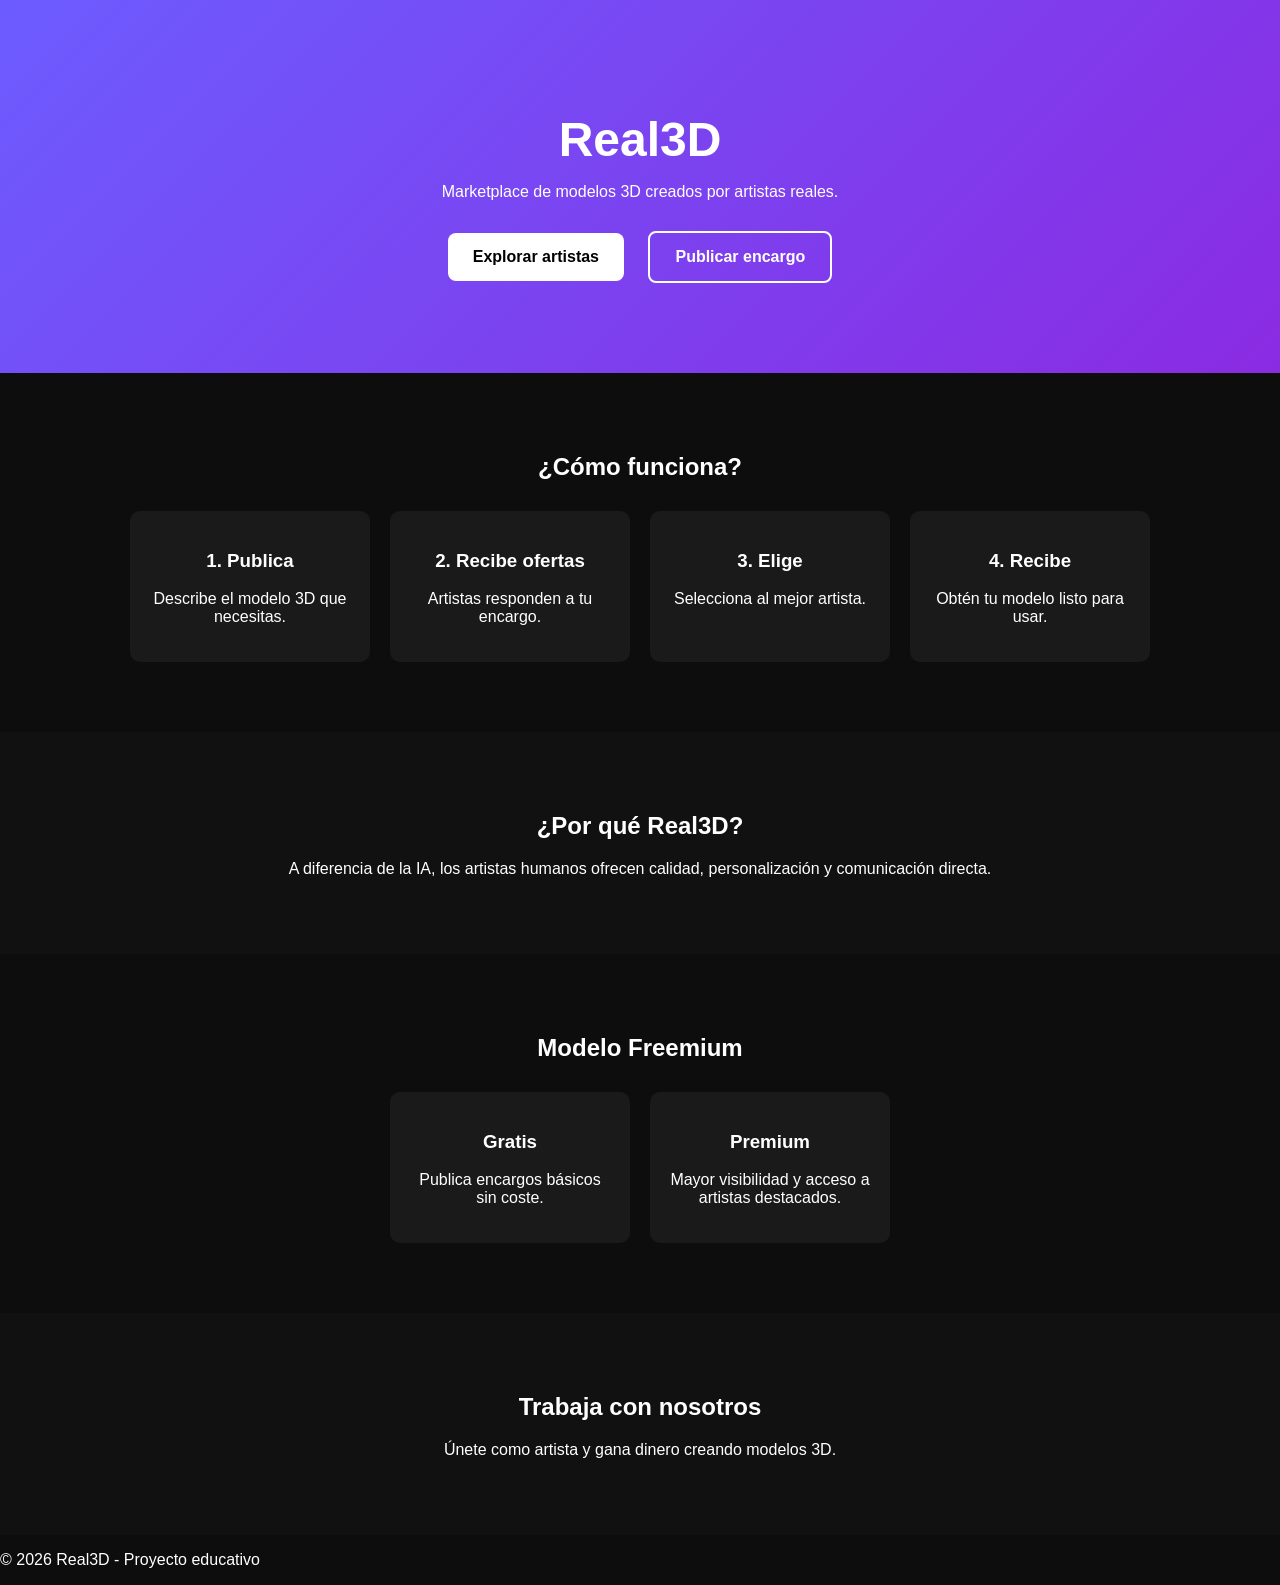
==== real3d/index.html @ a973a48e "Add files via upload" ====
<!DOCTYPE html>
<html lang="es">
<head>
    <meta charset="UTF-8">
    <title>Real3D</title>
    <link rel="stylesheet" href="styles.css">
</head>
<body>

<header>
    <h1>Real3D</h1>
    <p>Marketplace de modelos 3D creados por artistas reales.</p>
    <div class="buttons">
        <a href="#" class="btn">Explorar artistas</a>
        <a href="#" class="btn secondary">Publicar encargo</a>
    </div>
</header>

<section>
    <h2>¿Cómo funciona?</h2>
    <div class="cards">
        <div class="card">
            <h3>1. Publica</h3>
            <p>Describe el modelo 3D que necesitas.</p>
        </div>
        <div class="card">
            <h3>2. Recibe ofertas</h3>
            <p>Artistas responden a tu encargo.</p>
        </div>
        <div class="card">
            <h3>3. Elige</h3>
            <p>Selecciona al mejor artista.</p>
        </div>
        <div class="card">
            <h3>4. Recibe</h3>
            <p>Obtén tu modelo listo para usar.</p>
        </div>
    </div>
</section>

<section class="dark">
    <h2>¿Por qué Real3D?</h2>
    <p>
        A diferencia de la IA, los artistas humanos ofrecen calidad,
        personalización y comunicación directa.
    </p>
</section>

<section>
    <h2>Modelo Freemium</h2>
    <div class="cards">
        <div class="card">
            <h3>Gratis</h3>
            <p>Publica encargos básicos sin coste.</p>
        </div>
        <div class="card">
            <h3>Premium</h3>
            <p>Mayor visibilidad y acceso a artistas destacados.</p>
        </div>
    </div>
</section>

<section class="dark">
    <h2>Trabaja con nosotros</h2>
    <p>Únete como artista y gana dinero creando modelos 3D.</p>
</section>

<footer>
    <p>© 2026 Real3D - Proyecto educativo</p>
</footer>

</body>
</html>
---- real3d/styles.css ----
body {
    margin: 0;
    font-family: Arial, sans-serif;
    background: #0d0d0d;
    color: white;
}

header {
    text-align: center;
    padding: 80px 20px;
    background: linear-gradient(135deg, #6c5cff, #8a2be2);
}

h1 {
    font-size: 3em;
    margin-bottom: 10px;
}

.buttons {
    margin-top: 20px;
}

.btn {
    display: inline-block;
    margin: 10px;
    padding: 15px 25px;
    background: white;
    color: black;
    text-decoration: none;
    border-radius: 8px;
    font-weight: bold;
}

.btn.secondary {
    background: transparent;
    border: 2px solid white;
    color: white;
}

section {
    padding: 60px 20px;
    text-align: center;
}

.dark {
    background: #111;
}

.cards {
    display: flex;
    flex-wrap: wrap;
    justify-content: center;
}

.card {
    background: #1a1a1a;
    margin: 10px;
    padding: 20px;
    border-radius: 10px;
    width: 200px;
}
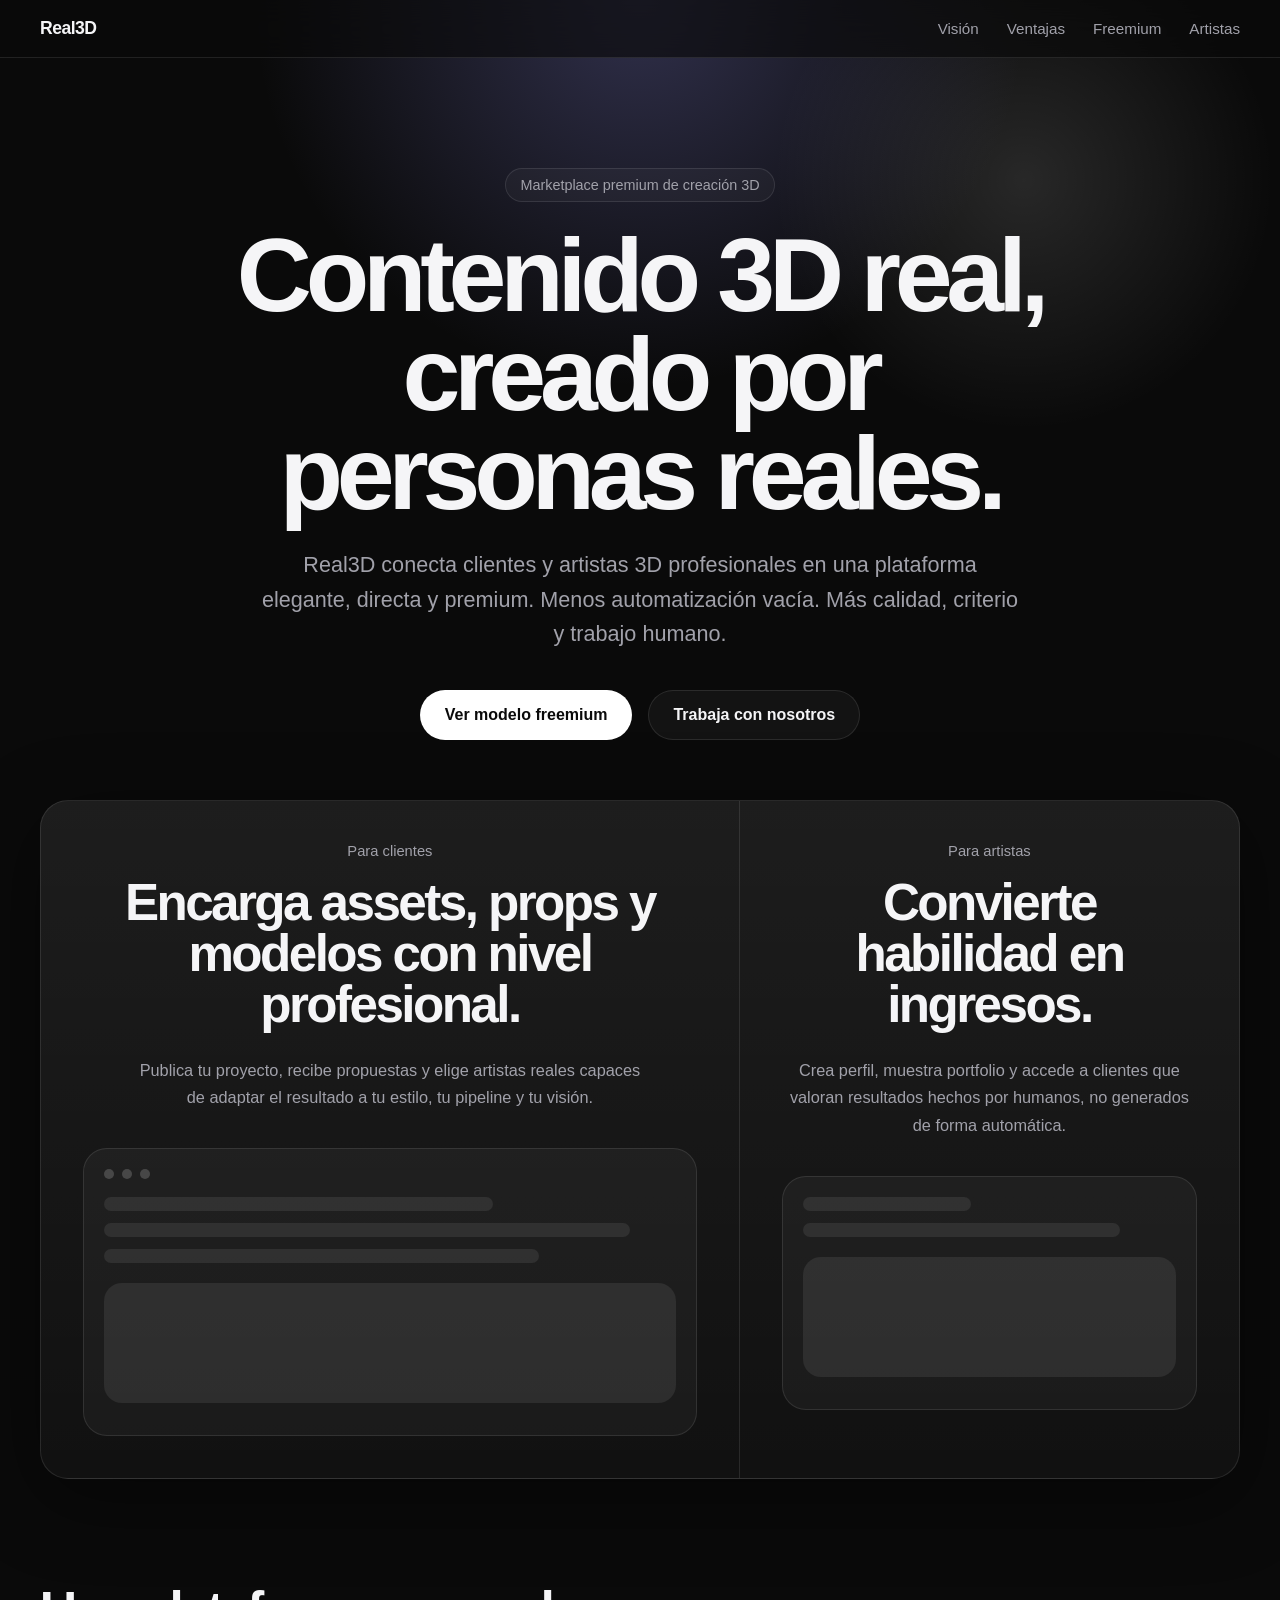
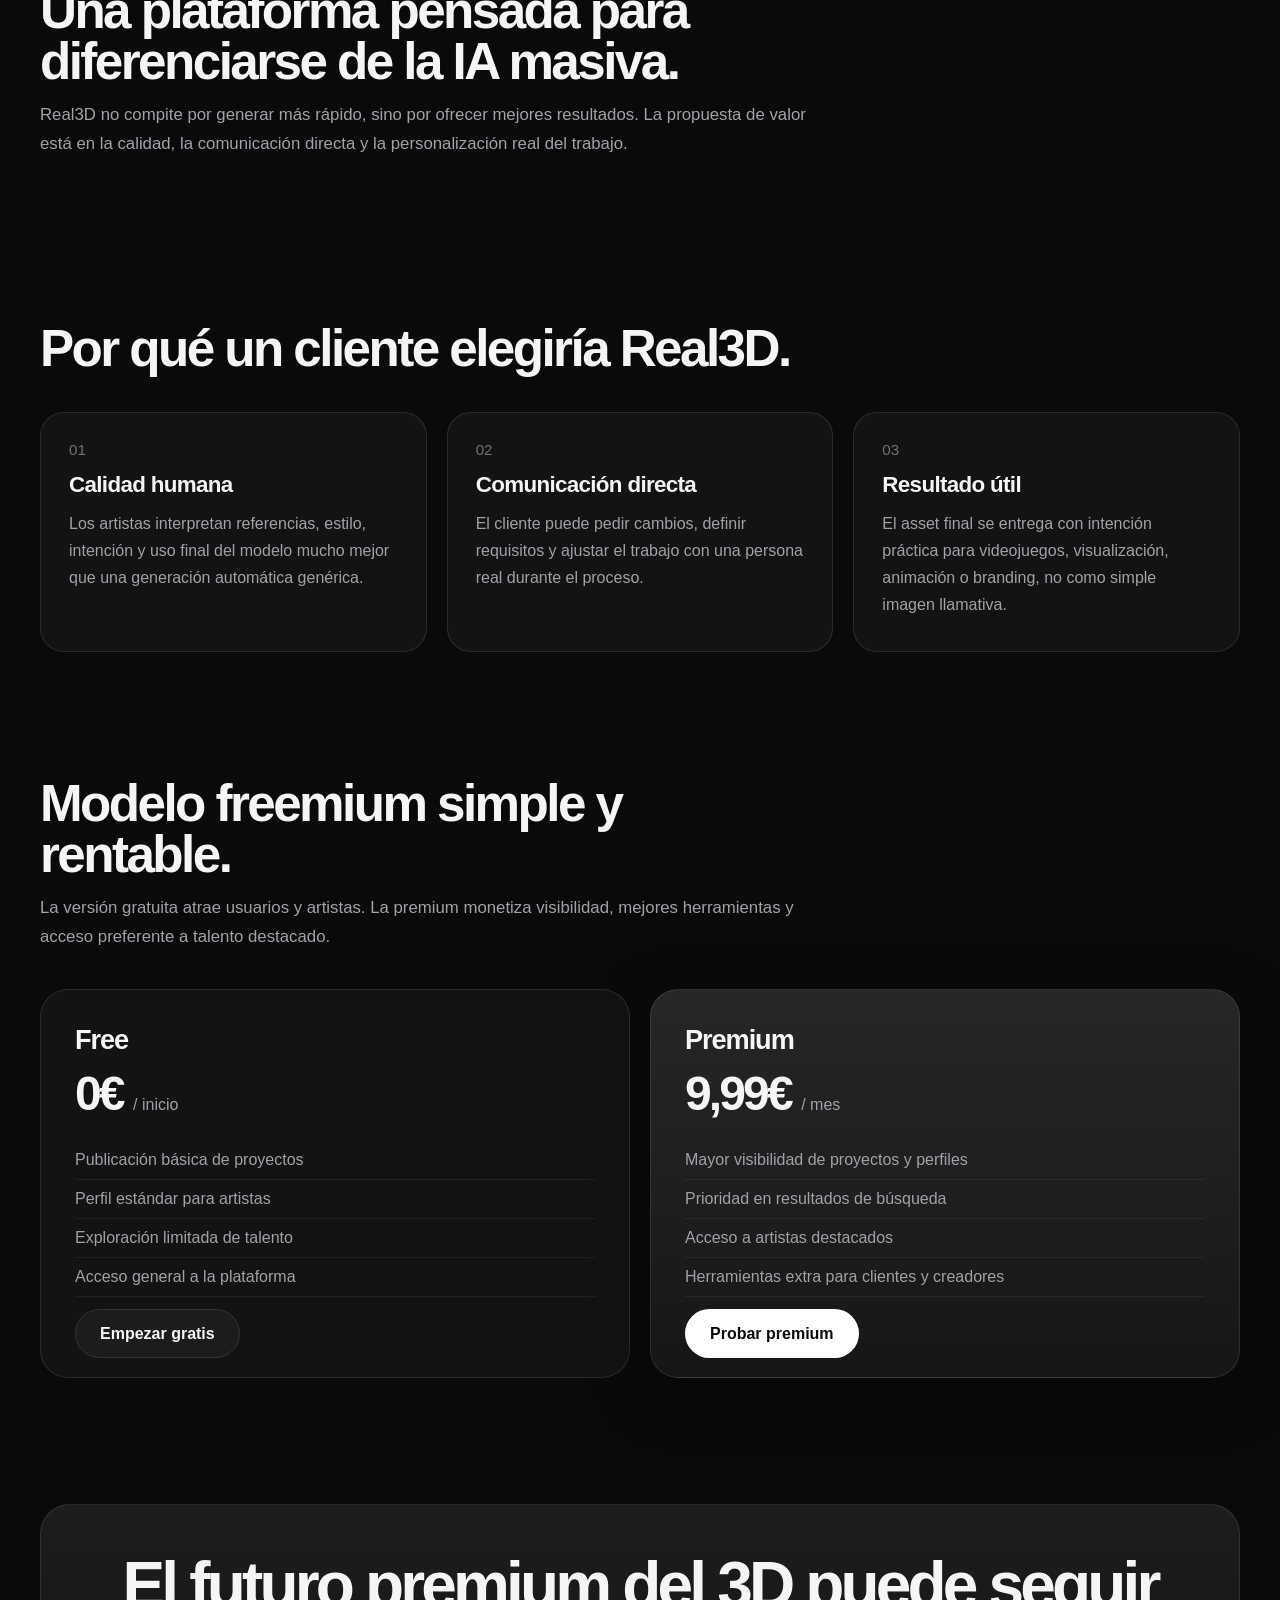
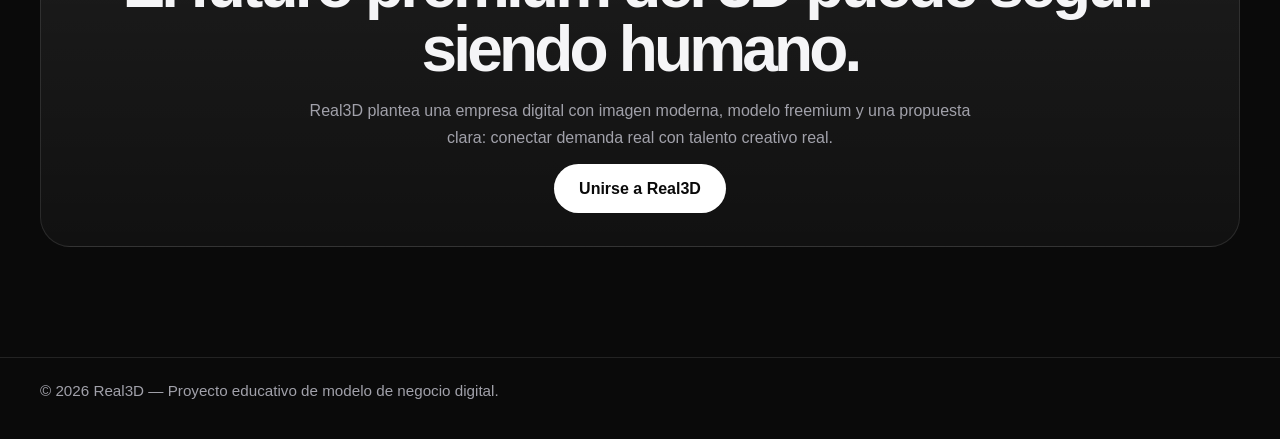
==== commit 4329efd0: "Update index.html" ====
--- a/real3d/index.html
+++ b/real3d/index.html
@@ -1,73 +1,564 @@
 <!DOCTYPE html>
 <html lang="es">
 <head>
-    <meta charset="UTF-8">
-    <title>Real3D</title>
-    <link rel="stylesheet" href="styles.css">
+  <meta charset="UTF-8" />
+  <meta name="viewport" content="width=device-width, initial-scale=1.0" />
+  <title>Real3D</title>
+  <style>
+    :root {
+      --bg: #0a0a0a;
+      --bg-soft: rgba(255,255,255,0.06);
+      --text: #f5f5f7;
+      --muted: #a1a1aa;
+      --line: rgba(255,255,255,0.1);
+      --accent: #ffffff;
+      --glow: radial-gradient(circle at top, rgba(120,119,198,0.35), transparent 35%),
+              radial-gradient(circle at 80% 20%, rgba(255,255,255,0.12), transparent 20%);
+    }
+
+    * {
+      box-sizing: border-box;
+    }
+
+    html {
+      scroll-behavior: smooth;
+    }
+
+    body {
+      margin: 0;
+      font-family: Inter, Arial, sans-serif;
+      background: var(--bg);
+      color: var(--text);
+      background-image: var(--glow);
+      background-attachment: fixed;
+    }
+
+    .container {
+      width: min(1200px, calc(100% - 48px));
+      margin: 0 auto;
+    }
+
+    .nav {
+      position: sticky;
+      top: 0;
+      z-index: 20;
+      backdrop-filter: blur(18px);
+      background: rgba(10,10,10,0.65);
+      border-bottom: 1px solid var(--line);
+    }
+
+    .nav-inner {
+      display: flex;
+      align-items: center;
+      justify-content: space-between;
+      padding: 18px 0;
+    }
+
+    .brand {
+      font-size: 1.1rem;
+      font-weight: 700;
+      letter-spacing: -0.03em;
+    }
+
+    .nav-links {
+      display: flex;
+      gap: 28px;
+      align-items: center;
+    }
+
+    .nav-links a {
+      color: var(--muted);
+      text-decoration: none;
+      font-size: 0.95rem;
+    }
+
+    .nav-links a:hover {
+      color: var(--text);
+    }
+
+    .hero {
+      padding: 110px 0 70px;
+      text-align: center;
+    }
+
+    .eyebrow {
+      display: inline-block;
+      padding: 8px 14px;
+      border: 1px solid var(--line);
+      border-radius: 999px;
+      color: var(--muted);
+      background: rgba(255,255,255,0.03);
+      font-size: 0.9rem;
+      margin-bottom: 24px;
+    }
+
+    h1 {
+      margin: 0 auto;
+      max-width: 900px;
+      font-size: clamp(3rem, 9vw, 6.5rem);
+      line-height: 0.95;
+      letter-spacing: -0.06em;
+      font-weight: 800;
+    }
+
+    .hero p {
+      max-width: 760px;
+      margin: 26px auto 0;
+      color: var(--muted);
+      font-size: clamp(1.05rem, 2vw, 1.35rem);
+      line-height: 1.6;
+    }
+
+    .hero-actions {
+      margin-top: 38px;
+      display: flex;
+      justify-content: center;
+      gap: 16px;
+      flex-wrap: wrap;
+    }
+
+    .btn {
+      padding: 15px 24px;
+      border-radius: 999px;
+      text-decoration: none;
+      font-weight: 600;
+      transition: transform 0.2s ease, opacity 0.2s ease, background 0.2s ease;
+      border: 1px solid var(--line);
+    }
+
+    .btn:hover {
+      transform: translateY(-2px);
+    }
+
+    .btn-primary {
+      background: var(--accent);
+      color: #0a0a0a;
+    }
+
+    .btn-secondary {
+      background: rgba(255,255,255,0.04);
+      color: var(--text);
+    }
+
+    .hero-panel {
+      margin-top: 60px;
+      border: 1px solid var(--line);
+      border-radius: 28px;
+      overflow: hidden;
+      background: linear-gradient(180deg, rgba(255,255,255,0.08), rgba(255,255,255,0.03));
+      box-shadow: 0 20px 80px rgba(0,0,0,0.45);
+    }
+
+    .hero-grid {
+      display: grid;
+      grid-template-columns: 1.4fr 1fr;
+      gap: 0;
+    }
+
+    .hero-card {
+      padding: 42px;
+      min-height: 420px;
+      border-right: 1px solid var(--line);
+      position: relative;
+    }
+
+    .hero-card:last-child {
+      border-right: 0;
+    }
+
+    .panel-tag {
+      color: var(--muted);
+      font-size: 0.92rem;
+      margin-bottom: 18px;
+    }
+
+    .hero-card h2 {
+      font-size: clamp(2rem, 4vw, 3.4rem);
+      line-height: 1;
+      letter-spacing: -0.05em;
+      margin: 0 0 18px;
+    }
+
+    .hero-card p {
+      color: var(--muted);
+      font-size: 1.02rem;
+      line-height: 1.7;
+      max-width: 520px;
+    }
+
+    .mock-box {
+      margin-top: 36px;
+      border: 1px solid var(--line);
+      border-radius: 24px;
+      padding: 20px;
+      background: rgba(255,255,255,0.04);
+    }
+
+    .mock-top {
+      display: flex;
+      gap: 8px;
+      margin-bottom: 18px;
+    }
+
+    .dot {
+      width: 10px;
+      height: 10px;
+      border-radius: 50%;
+      background: rgba(255,255,255,0.18);
+    }
+
+    .mock-line {
+      height: 14px;
+      border-radius: 999px;
+      background: rgba(255,255,255,0.08);
+      margin-bottom: 12px;
+    }
+
+    .mock-line.big {
+      height: 120px;
+      border-radius: 18px;
+      margin-top: 20px;
+    }
+
+    section {
+      padding: 36px 0 90px;
+    }
+
+    .section-head {
+      max-width: 780px;
+      margin-bottom: 38px;
+    }
+
+    .section-head h3 {
+      font-size: clamp(2rem, 4vw, 4rem);
+      letter-spacing: -0.05em;
+      margin: 0 0 14px;
+      line-height: 1;
+    }
+
+    .section-head p {
+      margin: 0;
+      color: var(--muted);
+      line-height: 1.7;
+      font-size: 1.05rem;
+    }
+
+    .cards {
+      display: grid;
+      grid-template-columns: repeat(3, 1fr);
+      gap: 20px;
+    }
+
+    .card {
+      border: 1px solid var(--line);
+      background: rgba(255,255,255,0.04);
+      border-radius: 24px;
+      padding: 28px;
+      min-height: 240px;
+    }
+
+    .card h4 {
+      margin: 14px 0 12px;
+      font-size: 1.4rem;
+      letter-spacing: -0.03em;
+    }
+
+    .card p {
+      color: var(--muted);
+      line-height: 1.7;
+      margin: 0;
+    }
+
+    .card-number {
+      color: rgba(255,255,255,0.4);
+      font-size: 0.95rem;
+    }
+
+    .pricing {
+      display: grid;
+      grid-template-columns: repeat(2, 1fr);
+      gap: 20px;
+    }
+
+    .price-card {
+      border: 1px solid var(--line);
+      border-radius: 28px;
+      padding: 34px;
+      background: rgba(255,255,255,0.04);
+    }
+
+    .price-card.featured {
+      background: linear-gradient(180deg, rgba(255,255,255,0.12), rgba(255,255,255,0.05));
+      box-shadow: 0 16px 60px rgba(0,0,0,0.35);
+    }
+
+    .price-card h4 {
+      margin: 0 0 10px;
+      font-size: 1.7rem;
+      letter-spacing: -0.04em;
+    }
+
+    .price {
+      font-size: 3rem;
+      font-weight: 800;
+      letter-spacing: -0.06em;
+      margin: 10px 0 20px;
+    }
+
+    .price span {
+      font-size: 1rem;
+      color: var(--muted);
+      font-weight: 500;
+      letter-spacing: 0;
+    }
+
+    .price-card ul {
+      list-style: none;
+      padding: 0;
+      margin: 0 0 28px;
+    }
+
+    .price-card li {
+      padding: 10px 0;
+      color: var(--muted);
+      border-bottom: 1px solid rgba(255,255,255,0.06);
+    }
+
+    .cta {
+      padding-bottom: 110px;
+    }
+
+    .cta-box {
+      border: 1px solid var(--line);
+      border-radius: 30px;
+      padding: 48px;
+      text-align: center;
+      background: linear-gradient(180deg, rgba(255,255,255,0.08), rgba(255,255,255,0.03));
+    }
+
+    .cta-box h3 {
+      margin: 0 0 16px;
+      font-size: clamp(2.2rem, 5vw, 4.5rem);
+      line-height: 1;
+      letter-spacing: -0.06em;
+    }
+
+    .cta-box p {
+      max-width: 700px;
+      margin: 0 auto 28px;
+      color: var(--muted);
+      line-height: 1.7;
+    }
+
+    footer {
+      border-top: 1px solid var(--line);
+      color: var(--muted);
+      padding: 24px 0 40px;
+      font-size: 0.95rem;
+    }
+
+    @media (max-width: 950px) {
+      .hero-grid,
+      .cards,
+      .pricing {
+        grid-template-columns: 1fr;
+      }
+
+      .hero-card {
+        border-right: 0;
+        border-bottom: 1px solid var(--line);
+      }
+
+      .hero-card:last-child {
+        border-bottom: 0;
+      }
+
+      .nav-links {
+        display: none;
+      }
+    }
+
+    @media (max-width: 640px) {
+      .container {
+        width: min(100% - 24px, 1200px);
+      }
+
+      .hero {
+        padding-top: 80px;
+      }
+
+      .hero-card,
+      .card,
+      .price-card,
+      .cta-box {
+        padding: 24px;
+      }
+    }
+  </style>
 </head>
 <body>
-
-<header>
-    <h1>Real3D</h1>
-    <p>Marketplace de modelos 3D creados por artistas reales.</p>
-    <div class="buttons">
-        <a href="#" class="btn">Explorar artistas</a>
-        <a href="#" class="btn secondary">Publicar encargo</a>
+  <nav class="nav">
+    <div class="container nav-inner">
+      <div class="brand">Real3D</div>
+      <div class="nav-links">
+        <a href="#vision">Visión</a>
+        <a href="#benefits">Ventajas</a>
+        <a href="#pricing">Freemium</a>
+        <a href="#join">Artistas</a>
+      </div>
     </div>
-</header>
-
-<section>
-    <h2>¿Cómo funciona?</h2>
-    <div class="cards">
-        <div class="card">
-            <h3>1. Publica</h3>
-            <p>Describe el modelo 3D que necesitas.</p>
+  </nav>
+
+  <main>
+    <section class="hero container">
+      <div class="eyebrow">Marketplace premium de creación 3D</div>
+      <h1>Contenido 3D real, creado por personas reales.</h1>
+      <p>
+        Real3D conecta clientes y artistas 3D profesionales en una plataforma
+        elegante, directa y premium. Menos automatización vacía. Más calidad,
+        criterio y trabajo humano.
+      </p>
+
+      <div class="hero-actions">
+        <a href="#pricing" class="btn btn-primary">Ver modelo freemium</a>
+        <a href="#join" class="btn btn-secondary">Trabaja con nosotros</a>
+      </div>
+
+      <div class="hero-panel">
+        <div class="hero-grid">
+          <div class="hero-card">
+            <div class="panel-tag">Para clientes</div>
+            <h2>Encarga assets, props y modelos con nivel profesional.</h2>
+            <p>
+              Publica tu proyecto, recibe propuestas y elige artistas reales
+              capaces de adaptar el resultado a tu estilo, tu pipeline y tu visión.
+            </p>
+            <div class="mock-box">
+              <div class="mock-top">
+                <div class="dot"></div>
+                <div class="dot"></div>
+                <div class="dot"></div>
+              </div>
+              <div class="mock-line" style="width: 68%;"></div>
+              <div class="mock-line" style="width: 92%;"></div>
+              <div class="mock-line" style="width: 76%;"></div>
+              <div class="mock-line big"></div>
+            </div>
+          </div>
+
+          <div class="hero-card">
+            <div class="panel-tag">Para artistas</div>
+            <h2>Convierte habilidad en ingresos.</h2>
+            <p>
+              Crea perfil, muestra portfolio y accede a clientes que valoran
+              resultados hechos por humanos, no generados de forma automática.
+            </p>
+            <div class="mock-box">
+              <div class="mock-line" style="width: 45%;"></div>
+              <div class="mock-line" style="width: 85%;"></div>
+              <div class="mock-line big"></div>
+            </div>
+          </div>
         </div>
-        <div class="card">
-            <h3>2. Recibe ofertas</h3>
-            <p>Artistas responden a tu encargo.</p>
-        </div>
-        <div class="card">
-            <h3>3. Elige</h3>
-            <p>Selecciona al mejor artista.</p>
-        </div>
-        <div class="card">
-            <h3>4. Recibe</h3>
-            <p>Obtén tu modelo listo para usar.</p>
-        </div>
-    </div>
-</section>
-
-<section class="dark">
-    <h2>¿Por qué Real3D?</h2>
-    <p>
-        A diferencia de la IA, los artistas humanos ofrecen calidad,
-        personalización y comunicación directa.
-    </p>
-</section>
-
-<section>
-    <h2>Modelo Freemium</h2>
-    <div class="cards">
-        <div class="card">
-            <h3>Gratis</h3>
-            <p>Publica encargos básicos sin coste.</p>
-        </div>
-        <div class="card">
-            <h3>Premium</h3>
-            <p>Mayor visibilidad y acceso a artistas destacados.</p>
-        </div>
-    </div>
-</section>
-
-<section class="dark">
-    <h2>Trabaja con nosotros</h2>
-    <p>Únete como artista y gana dinero creando modelos 3D.</p>
-</section>
-
-<footer>
-    <p>© 2026 Real3D - Proyecto educativo</p>
-</footer>
-
+      </div>
+    </section>
+
+    <section id="vision" class="container">
+      <div class="section-head">
+        <h3>Una plataforma pensada para diferenciarse de la IA masiva.</h3>
+        <p>
+          Real3D no compite por generar más rápido, sino por ofrecer mejores resultados.
+          La propuesta de valor está en la calidad, la comunicación directa y la
+          personalización real del trabajo.
+        </p>
+      </div>
+    </section>
+
+    <section id="benefits" class="container">
+      <div class="section-head">
+        <h3>Por qué un cliente elegiría Real3D.</h3>
+      </div>
+
+      <div class="cards">
+        <article class="card">
+          <div class="card-number">01</div>
+          <h4>Calidad humana</h4>
+          <p>
+            Los artistas interpretan referencias, estilo, intención y uso final
+            del modelo mucho mejor que una generación automática genérica.
+          </p>
+        </article>
+
+        <article class="card">
+          <div class="card-number">02</div>
+          <h4>Comunicación directa</h4>
+          <p>
+            El cliente puede pedir cambios, definir requisitos y ajustar el trabajo
+            con una persona real durante el proceso.
+          </p>
+        </article>
+
+        <article class="card">
+          <div class="card-number">03</div>
+          <h4>Resultado útil</h4>
+          <p>
+            El asset final se entrega con intención práctica para videojuegos,
+            visualización, animación o branding, no como simple imagen llamativa.
+          </p>
+        </article>
+      </div>
+    </section>
+
+    <section id="pricing" class="container">
+      <div class="section-head">
+        <h3>Modelo freemium simple y rentable.</h3>
+        <p>
+          La versión gratuita atrae usuarios y artistas. La premium monetiza visibilidad,
+          mejores herramientas y acceso preferente a talento destacado.
+        </p>
+      </div>
+
+      <div class="pricing">
+        <article class="price-card">
+          <h4>Free</h4>
+          <div class="price">0€ <span>/ inicio</span></div>
+          <ul>
+            <li>Publicación básica de proyectos</li>
+            <li>Perfil estándar para artistas</li>
+            <li>Exploración limitada de talento</li>
+            <li>Acceso general a la plataforma</li>
+          </ul>
+          <a href="#" class="btn btn-secondary">Empezar gratis</a>
+        </article>
+
+        <article class="price-card featured">
+          <h4>Premium</h4>
+          <div class="price">9,99€ <span>/ mes</span></div>
+          <ul>
+            <li>Mayor visibilidad de proyectos y perfiles</li>
+            <li>Prioridad en resultados de búsqueda</li>
+            <li>Acceso a artistas destacados</li>
+            <li>Herramientas extra para clientes y creadores</li>
+          </ul>
+          <a href="#" class="btn btn-primary">Probar premium</a>
+        </article>
+      </div>
+    </section>
+
+    <section id="join" class="container cta">
+      <div class="cta-box">
+        <h3>El futuro premium del 3D puede seguir siendo humano.</h3>
+        <p>
+          Real3D plantea una empresa digital con imagen moderna, modelo freemium y
+          una propuesta clara: conectar demanda real con talento creativo real.
+        </p>
+        <a href="#" class="btn btn-primary">Unirse a Real3D</a>
+      </div>
+    </section>
+  </main>
+
+  <footer>
+    <div class="container">© 2026 Real3D — Proyecto educativo de modelo de negocio digital.</div>
+  </footer>
 </body>
 </html>
